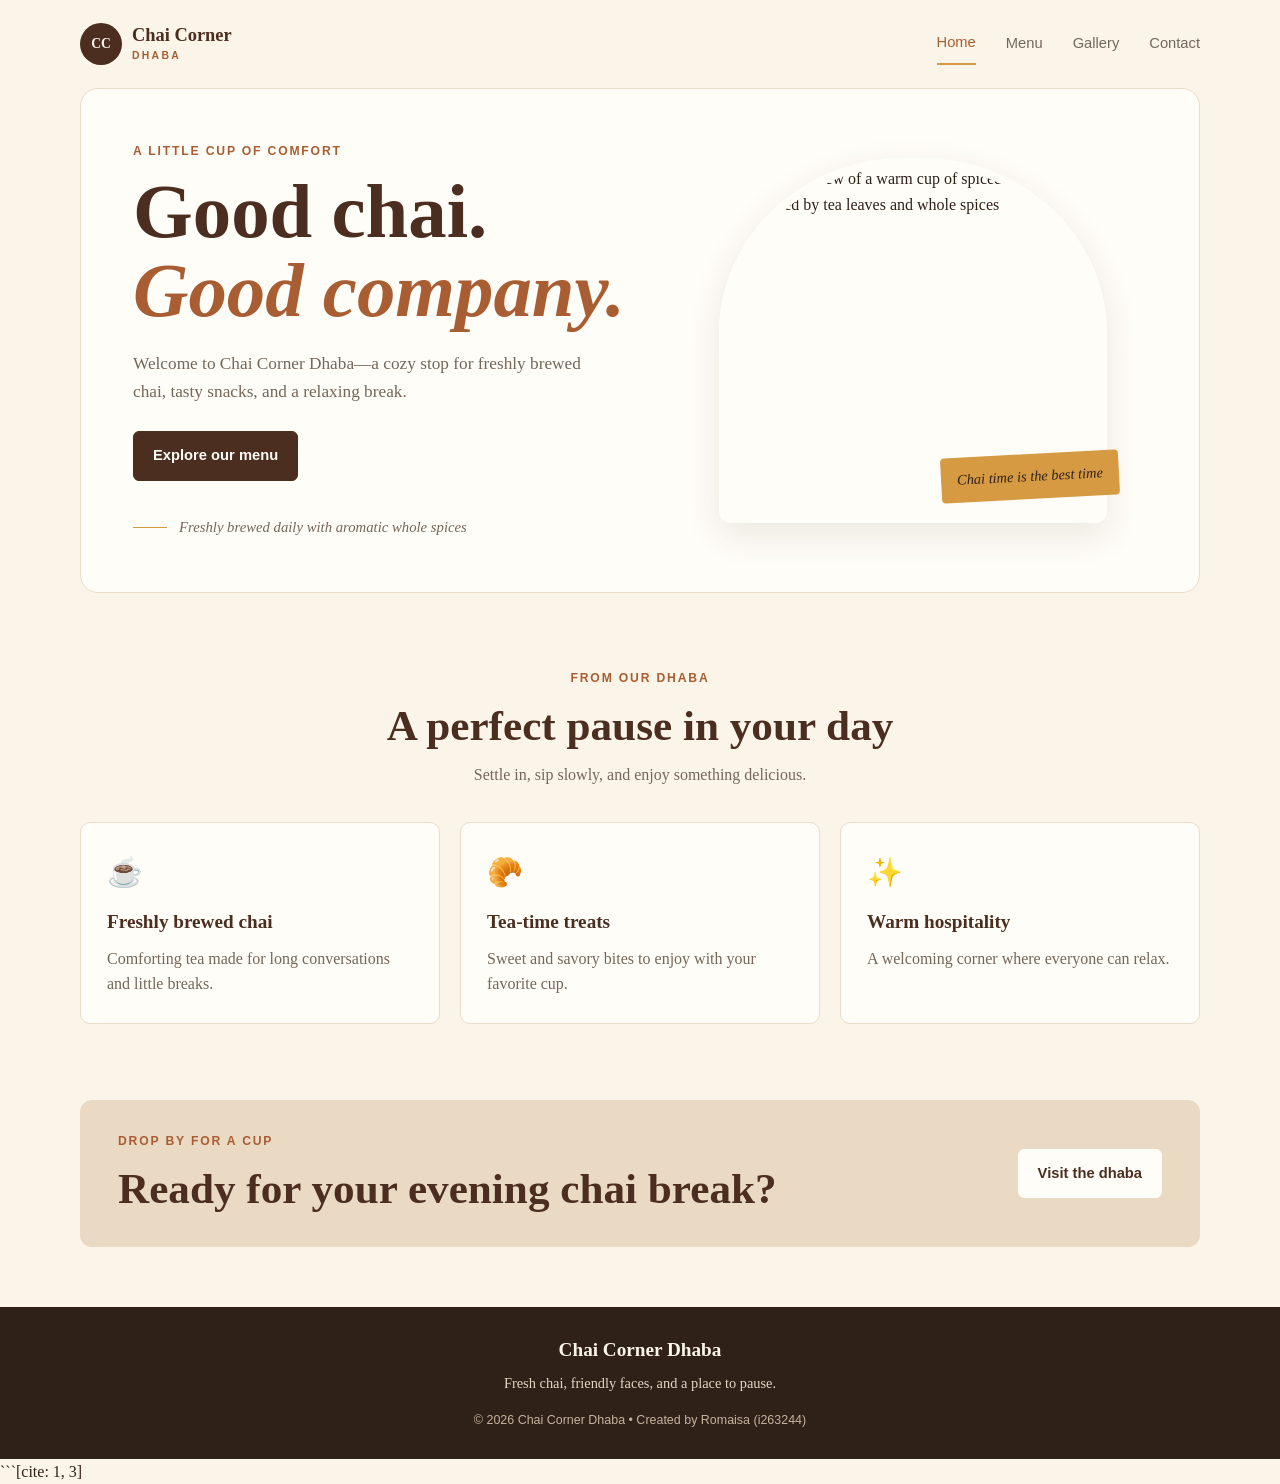
==== index.html @ f99a56e8 "Rename home.html to index.html" ====
<!DOCTYPE html>
<html lang="en">
<head>
  <meta charset="UTF-8">
  <meta name="viewport" content="width=device-width, initial-scale=1">
  <meta name="description" content="Visit Chai Corner Dhaba for freshly brewed chai and tasty snacks.">
  <title>Chai Corner Dhaba | Home</title>
  <link rel="stylesheet" href="styles.css">
</head>
<body>
  <header class="site-header">
    <a class="brand" href="index.html">
      <span class="brand-mark" aria-hidden="true">CC</span>
      <span>Chai Corner<small>DHABA</small></span>
    </a>

    <nav aria-label="Main navigation">
      <a class="active" href="index.html">Home</a>
      <a href="menu.html">Menu</a>
      <a href="gallery.html">Gallery</a>
      <a href="contact.html">Contact</a>
    </nav>
  </header>

  <main>
    <section class="hero">
      <div class="hero-copy">
        <p class="eyebrow">A little cup of comfort</p>
        <h1>Good chai.<br><span>Good company.</span></h1>
        <p class="intro">
          Welcome to Chai Corner Dhaba—a cozy stop for freshly brewed chai,
          tasty snacks, and a relaxing break.
        </p>
        <a class="button" href="menu.html">Explore our menu</a>

        <div class="welcome-note">
          <span class="note-line" aria-hidden="true"></span>
          <p>Freshly brewed daily with aromatic whole spices</p>
        </div>
      </div>

      <figure class="hero-photo">
        <img
          src="https://images.unsplash.com/photo-1597481499750-3e6b22637e12?auto=format&fit=crop&w=900&q=85"
          alt="Top-down view of a warm cup of spiced chai surrounded by tea leaves and whole spices"
        >
        <figcaption class="photo-label">Chai time is the best time</figcaption>
      </figure>
    </section>

    <section class="favorites">
      <p class="eyebrow">From our dhaba</p>
      <h2>A perfect pause in your day</h2>
      <p class="section-intro">Settle in, sip slowly, and enjoy something delicious.</p>

      <div class="favorite-grid">
        <article class="favorite-card">
          <span class="icon" aria-hidden="true">&#9749;</span>
          <h3>Freshly brewed chai</h3>
          <p>Comforting tea made for long conversations and little breaks.</p>
        </article>

        <article class="favorite-card">
          <span class="icon" aria-hidden="true">&#129360;</span>
          <h3>Tea-time treats</h3>
          <p>Sweet and savory bites to enjoy with your favorite cup.</p>
        </article>

        <article class="favorite-card">
          <span class="icon" aria-hidden="true">&#10024;</span>
          <h3>Warm hospitality</h3>
          <p>A welcoming corner where everyone can relax.</p>
        </article>
      </div>
    </section>

    <section class="visit">
      <div>
        <p class="eyebrow">Drop by for a cup</p>
        <h2>Ready for your evening chai break?</h2>
      </div>
      <a class="button button-light" href="contact.html">Visit the dhaba</a>
    </section>
  </main>

  <footer class="site-footer">
    <a class="footer-brand" href="index.html">Chai Corner Dhaba</a>
    <p>Fresh chai, friendly faces, and a place to pause.</p>
    <p class="copyright">&copy; 2026 Chai Corner Dhaba &bull; Created by Romaisa (i263244)</p>
  </footer>
</body>
</html>
```[cite: 1, 3]
---- styles.css ----
:root {
  --cream: #fbf5e9;
  --paper: #fffdf8;
  --brown: #4b2e20;
  --brown-deep: #2f2018;
  --chai: #a85e32;
  --saffron: #d59a42;
  --muted: #75665a;
  --line: #e9dcc9;
}

* {
  box-sizing: border-box;
}

body {
  margin: 0;
  background: var(--cream);
  color: var(--brown-deep);
  font-family: Georgia, "Times New Roman", serif;
  line-height: 1.6;
}

a {
  color: inherit;
}

.site-header,
main {
  width: min(1120px, calc(100% - 40px));
  margin: 0 auto;
}

.site-header {
  min-height: 88px;
  display: flex;
  align-items: center;
  justify-content: space-between;
  gap: 24px;
}

.brand {
  display: inline-flex;
  align-items: center;
  gap: 10px;
  color: var(--brown);
  font-size: 1.15rem;
  font-weight: bold;
  line-height: 1.05;
  text-decoration: none;
}

.brand small {
  display: block;
  margin-top: 5px;
  color: var(--chai);
  font-family: Arial, sans-serif;
  font-size: 0.65rem;
  letter-spacing: 0.22em;
}

.brand-mark {
  width: 42px;
  height: 42px;
  display: grid;
  place-items: center;
  background: var(--brown);
  border-radius: 50%;
  color: var(--cream);
  font-size: 0.85rem;
}

nav {
  display: flex;
  align-items: center;
  gap: 30px;
  font-family: Arial, sans-serif;
  font-size: 0.92rem;
}

nav a {
  padding: 8px 0;
  color: var(--muted);
  text-decoration: none;
}

nav a:hover,
nav a.active {
  color: var(--chai);
  border-bottom: 2px solid var(--saffron);
}

.hero {
  min-height: 505px;
  padding: 52px;
  display: grid;
  grid-template-columns: 1fr 0.95fr;
  align-items: center;
  gap: 54px;
  background: var(--paper);
  border: 1px solid var(--line);
  border-radius: 18px;
}

.eyebrow {
  margin: 0 0 12px;
  color: var(--chai);
  font-family: Arial, sans-serif;
  font-size: 0.76rem;
  font-weight: bold;
  letter-spacing: 0.15em;
  text-transform: uppercase;
}

h1,
h2,
h3,
p {
  margin-top: 0;
}

h1 {
  margin-bottom: 20px;
  color: var(--brown);
  font-size: clamp(2.8rem, 6vw, 5rem);
  line-height: 1.02;
}

h1 span {
  color: var(--chai);
  font-style: italic;
}

.intro {
  max-width: 460px;
  margin-bottom: 26px;
  color: var(--muted);
  font-size: 1.08rem;
}

.button {
  min-height: 48px;
  padding: 12px 19px;
  display: inline-flex;
  align-items: center;
  gap: 12px;
  background: var(--brown);
  border: 1px solid var(--brown);
  border-radius: 6px;
  color: var(--paper);
  font-family: Arial, sans-serif;
  font-size: 0.92rem;
  font-weight: bold;
  text-decoration: none;
}

.button:hover {
  background: var(--chai);
  border-color: var(--chai);
}

.welcome-note {
  margin-top: 35px;
  display: flex;
  align-items: center;
  gap: 12px;
  color: var(--muted);
  font-size: 0.92rem;
  font-style: italic;
}

.welcome-note p {
  margin: 0;
}

.note-line {
  width: 34px;
  height: 1px;
  background: var(--saffron);
}

.hero-photo {
  position: relative;
  height: 365px;
}

.hero-photo img {
  width: 100%;
  height: 100%;
  display: block;
  object-fit: cover;
  border: 8px solid var(--paper);
  border-radius: 48% 48% 12px 12px;
  box-shadow: 0 12px 35px #4b2e201c;
}

.photo-label {
  position: absolute;
  right: -12px;
  bottom: 24px;
  padding: 11px 16px;
  background: var(--saffron);
  border-radius: 4px;
  color: var(--brown-deep);
  font-size: 0.9rem;
  font-style: italic;
  transform: rotate(-3deg);
}

.favorites {
  padding: 76px 0;
  text-align: center;
}

.favorites h2,
.visit h2 {
  margin-bottom: 10px;
  color: var(--brown);
  font-size: clamp(1.9rem, 4vw, 2.7rem);
  line-height: 1.2;
}

.section-intro {
  color: var(--muted);
}

.favorite-grid {
  margin-top: 34px;
  display: grid;
  grid-template-columns: repeat(3, 1fr);
  gap: 20px;
  text-align: left;
}

.favorite-card {
  padding: 26px;
  background: var(--paper);
  border: 1px solid var(--line);
  border-radius: 10px;
}

.icon {
  display: inline-block;
  margin-bottom: 12px;
  color: var(--chai);
  font-size: 1.8rem;
}

.favorite-card h3 {
  margin-bottom: 8px;
  color: var(--brown);
  font-size: 1.2rem;
}

.favorite-card p {
  margin-bottom: 0;
  color: var(--muted);
}

.visit {
  margin-bottom: 60px;
  padding: 32px 38px;
  display: flex;
  align-items: center;
  justify-content: space-between;
  gap: 22px;
  background: #ead9c3;
  border-radius: 12px;
}

.visit h2 {
  margin: 0;
}

.button-light {
  flex-shrink: 0;
  background: var(--paper);
  border-color: var(--paper);
  color: var(--brown);
}

.button-light:hover {
  background: var(--cream);
  border-color: var(--cream);
  color: var(--brown);
}

.site-footer {
  padding: 28px 20px;
  background: var(--brown-deep);
  color: var(--cream);
  text-align: center;
}

.footer-brand {
  color: var(--cream);
  font-size: 1.2rem;
  font-weight: bold;
  text-decoration: none;
}

.site-footer p {
  margin: 6px 0 0;
  color: #e4d6c5;
  font-size: 0.9rem;
}

.site-footer .copyright {
  margin-top: 16px;
  color: #c6b39e;
  font-family: Arial, sans-serif;
  font-size: 0.78rem;
}

@media (max-width: 760px) {
  .site-header {
    padding: 18px 0;
    align-items: flex-start;
    flex-direction: column;
  }

  nav {
    width: 100%;
    justify-content: space-between;
    gap: 12px;
  }

  .hero {
    padding: 30px 24px;
    grid-template-columns: 1fr;
    gap: 28px;
  }

  .hero-photo {
    height: 300px;
  }

  .favorite-grid {
    grid-template-columns: 1fr;
  }

  .visit {
    align-items: flex-start;
    flex-direction: column;
  }
}

@media (max-width: 420px) {
  .site-header,
  main {
    width: min(100% - 28px, 1120px);
  }

  nav {
    font-size: 0.84rem;
  }

  .hero {
    padding: 26px 18px;
  }

  .hero-photo {
    height: 250px;
  }
}
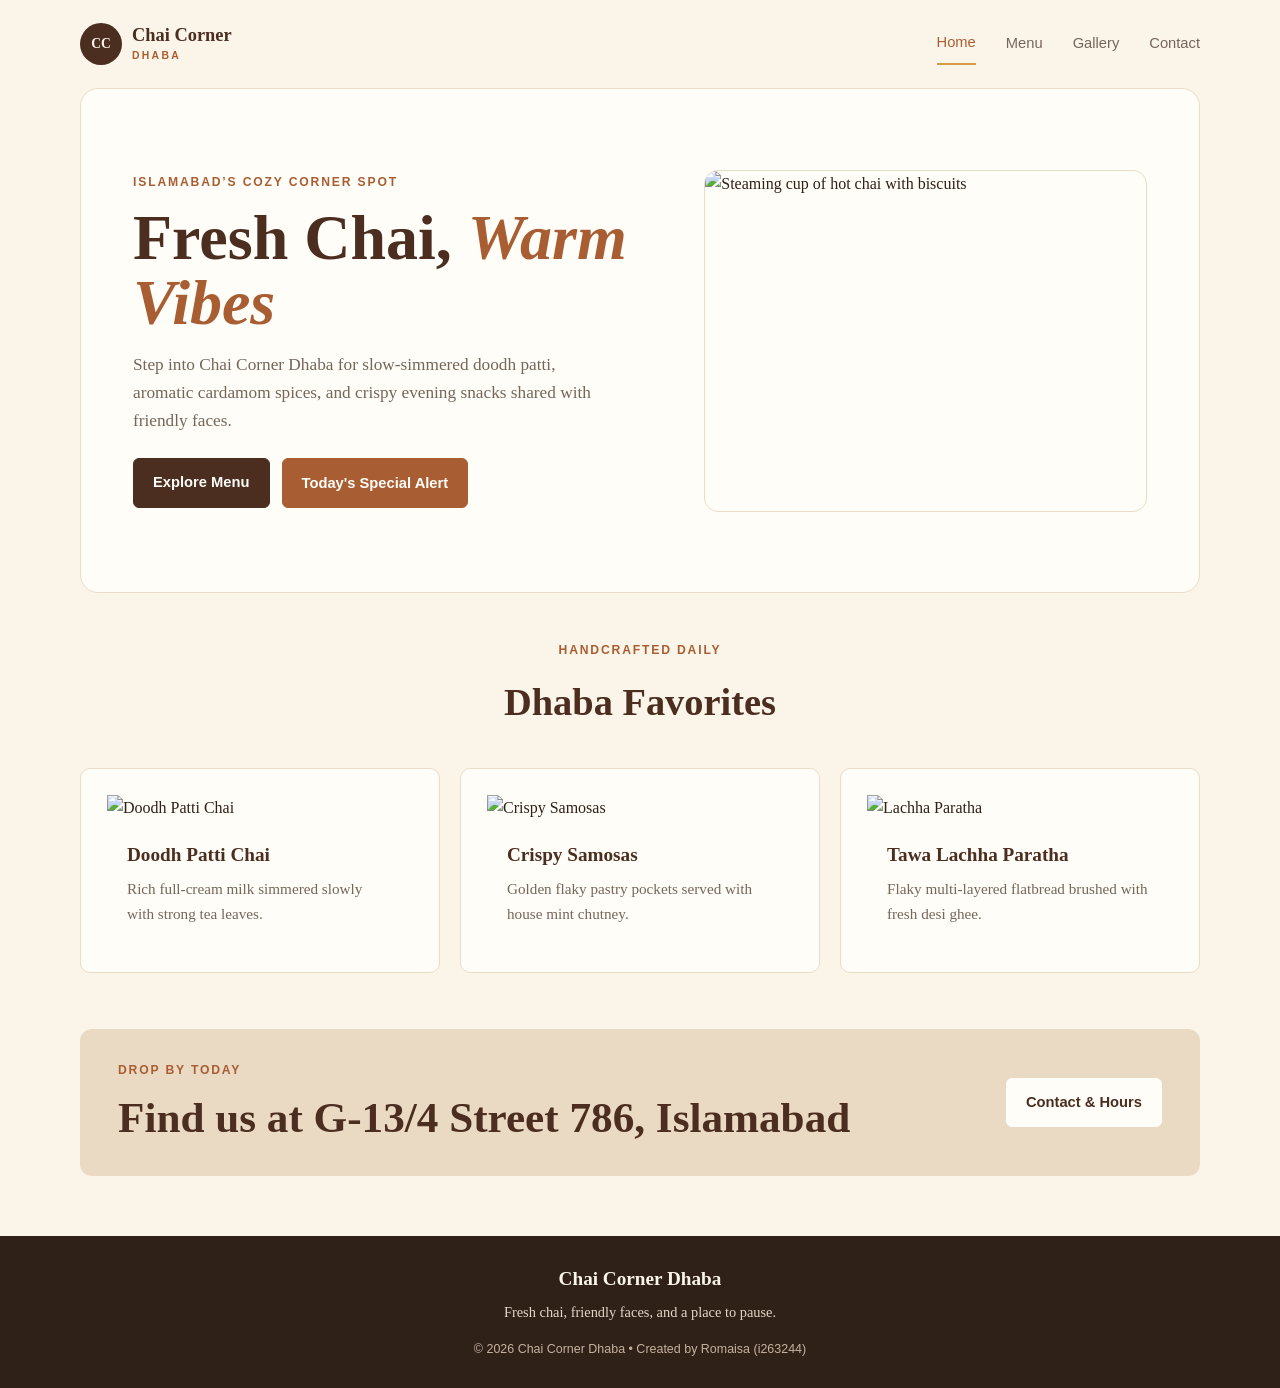
==== commit cb1d817c: "correction" ====
--- a/index.html
+++ b/index.html
@@ -3,9 +3,75 @@
 <head>
   <meta charset="UTF-8">
   <meta name="viewport" content="width=device-width, initial-scale=1">
-  <meta name="description" content="Visit Chai Corner Dhaba for freshly brewed chai and tasty snacks.">
+  <meta name="description" content="Welcome to Chai Corner Dhaba in Islamabad. Enjoy fresh chai, crispy snacks, and a cozy atmosphere.">
   <title>Chai Corner Dhaba | Home</title>
   <link rel="stylesheet" href="styles.css">
+  <style>
+    .hero {
+      padding: 56px 52px;
+      background: var(--paper);
+      border: 1px solid var(--line);
+      border-radius: 18px;
+      display: grid;
+      grid-template-columns: 1.2fr 1fr;
+      gap: 40px;
+      align-items: center;
+      margin-bottom: 48px;
+    }
+
+    .hero-content h1 {
+      margin-bottom: 16px;
+      font-size: clamp(2.5rem, 5vw, 4rem);
+    }
+
+    .hero-content .intro {
+      margin-bottom: 24px;
+    }
+
+    .hero-actions {
+      display: flex;
+      flex-wrap: wrap;
+      gap: 12px;
+    }
+
+    .hero-image-wrap {
+      border-radius: 14px;
+      overflow: hidden;
+      border: 1px solid var(--line);
+    }
+
+    .hero-image {
+      width: 100%;
+      height: 340px;
+      object-fit: cover;
+      display: block;
+    }
+
+    .features-section {
+      margin-bottom: 56px;
+    }
+
+    .section-header {
+      margin-bottom: 30px;
+      text-align: center;
+    }
+
+    .section-header h2 {
+      margin-top: 6px;
+      color: var(--brown);
+      font-size: clamp(1.8rem, 3.5vw, 2.4rem);
+    }
+
+    @media (max-width: 760px) {
+      .hero {
+        padding: 32px 24px;
+        grid-template-columns: 1fr;
+      }
+      .hero-image {
+        height: 240px;
+      }
+    }
+  </style>
 </head>
 <body>
   <header class="site-header">
@@ -23,63 +89,88 @@
   </header>
 
   <main>
+    <!-- Hero Section -->
     <section class="hero">
-      <div class="hero-copy">
-        <p class="eyebrow">A little cup of comfort</p>
-        <h1>Good chai.<br><span>Good company.</span></h1>
+      <div class="hero-content">
+        <p class="eyebrow">Islamabad’s Cozy Corner Spot</p>
+        <h1>Fresh Chai, <span>Warm Vibes</span></h1>
         <p class="intro">
-          Welcome to Chai Corner Dhaba—a cozy stop for freshly brewed chai,
-          tasty snacks, and a relaxing break.
+          Step into Chai Corner Dhaba for slow-simmered doodh patti, aromatic cardamom spices, and crispy evening snacks shared with friendly faces.
         </p>
-        <a class="button" href="menu.html">Explore our menu</a>
-
-        <div class="welcome-note">
-          <span class="note-line" aria-hidden="true"></span>
-          <p>Freshly brewed daily with aromatic whole spices</p>
+        <div class="hero-actions">
+          <a class="button" href="menu.html">Explore Menu</a>
+          <button
+            class="button"
+            type="button"
+            onclick="window.alert('Freshly brewed Doodh Patti and Karak Chai are ready now at Chai Corner Dhaba!');"
+            style="background: var(--chai); border-color: var(--chai);"
+          >
+            Today's Special Alert
+          </button>
         </div>
       </div>
-
-      <figure class="hero-photo">
+      <div class="hero-image-wrap">
         <img
-          src="https://images.unsplash.com/photo-1597481499750-3e6b22637e12?auto=format&fit=crop&w=900&q=85"
-          alt="Top-down view of a warm cup of spiced chai surrounded by tea leaves and whole spices"
+          class="hero-image"
+          src="https://images.unsplash.com/photo-1571934811356-5cc061b6821f?auto=format&fit=crop&w=900&q=85"
+          alt="Steaming cup of hot chai with biscuits"
         >
-        <figcaption class="photo-label">Chai time is the best time</figcaption>
-      </figure>
+      </div>
     </section>
 
-    <section class="favorites">
-      <p class="eyebrow">From our dhaba</p>
-      <h2>A perfect pause in your day</h2>
-      <p class="section-intro">Settle in, sip slowly, and enjoy something delicious.</p>
+    <!-- Featured Favorites Section -->
+    <section class="features-section">
+      <div class="section-header">
+        <p class="eyebrow">Handcrafted Daily</p>
+        <h2>Dhaba Favorites</h2>
+      </div>
 
       <div class="favorite-grid">
         <article class="favorite-card">
-          <span class="icon" aria-hidden="true">&#9749;</span>
-          <h3>Freshly brewed chai</h3>
-          <p>Comforting tea made for long conversations and little breaks.</p>
+          <img
+            src="https://images.unsplash.com/photo-1564890369478-c89ca6d9cde9?auto=format&fit=crop&w=800&q=85"
+            alt="Doodh Patti Chai"
+            style="width: 100%; height: 180px; object-fit: cover;"
+          >
+          <div style="padding: 20px;">
+            <h3 style="margin-bottom: 6px; color: var(--brown);">Doodh Patti Chai</h3>
+            <p style="margin: 0; color: var(--muted); font-size: 0.95rem;">Rich full-cream milk simmered slowly with strong tea leaves.</p>
+          </div>
         </article>
 
         <article class="favorite-card">
-          <span class="icon" aria-hidden="true">&#129360;</span>
-          <h3>Tea-time treats</h3>
-          <p>Sweet and savory bites to enjoy with your favorite cup.</p>
+          <img
+            src="https://images.unsplash.com/photo-1601050690597-df0568f70950?auto=format&fit=crop&w=800&q=85"
+            alt="Crispy Samosas"
+            style="width: 100%; height: 180px; object-fit: cover;"
+          >
+          <div style="padding: 20px;">
+            <h3 style="margin-bottom: 6px; color: var(--brown);">Crispy Samosas</h3>
+            <p style="margin: 0; color: var(--muted); font-size: 0.95rem;">Golden flaky pastry pockets served with house mint chutney.</p>
+          </div>
         </article>
 
         <article class="favorite-card">
-          <span class="icon" aria-hidden="true">&#10024;</span>
-          <h3>Warm hospitality</h3>
-          <p>A welcoming corner where everyone can relax.</p>
+          <img
+            src="https://images.unsplash.com/photo-1565557623262-b51c2513a641?auto=format&fit=crop&w=800&q=85"
+            alt="Lachha Paratha"
+            style="width: 100%; height: 180px; object-fit: cover;"
+          >
+          <div style="padding: 20px;">
+            <h3 style="margin-bottom: 6px; color: var(--brown);">Tawa Lachha Paratha</h3>
+            <p style="margin: 0; color: var(--muted); font-size: 0.95rem;">Flaky multi-layered flatbread brushed with fresh desi ghee.</p>
+          </div>
         </article>
       </div>
     </section>
 
+    <!-- Visit Callout Section -->
     <section class="visit">
       <div>
-        <p class="eyebrow">Drop by for a cup</p>
-        <h2>Ready for your evening chai break?</h2>
+        <p class="eyebrow">Drop by today</p>
+        <h2>Find us at G-13/4 Street 786, Islamabad</h2>
       </div>
-      <a class="button button-light" href="contact.html">Visit the dhaba</a>
+      <a class="button button-light" href="contact.html">Contact &amp; Hours</a>
     </section>
   </main>
 
@@ -89,5 +180,4 @@
     <p class="copyright">&copy; 2026 Chai Corner Dhaba &bull; Created by Romaisa (i263244)</p>
   </footer>
 </body>
-</html>
-```[cite: 1, 3]
+</html>
